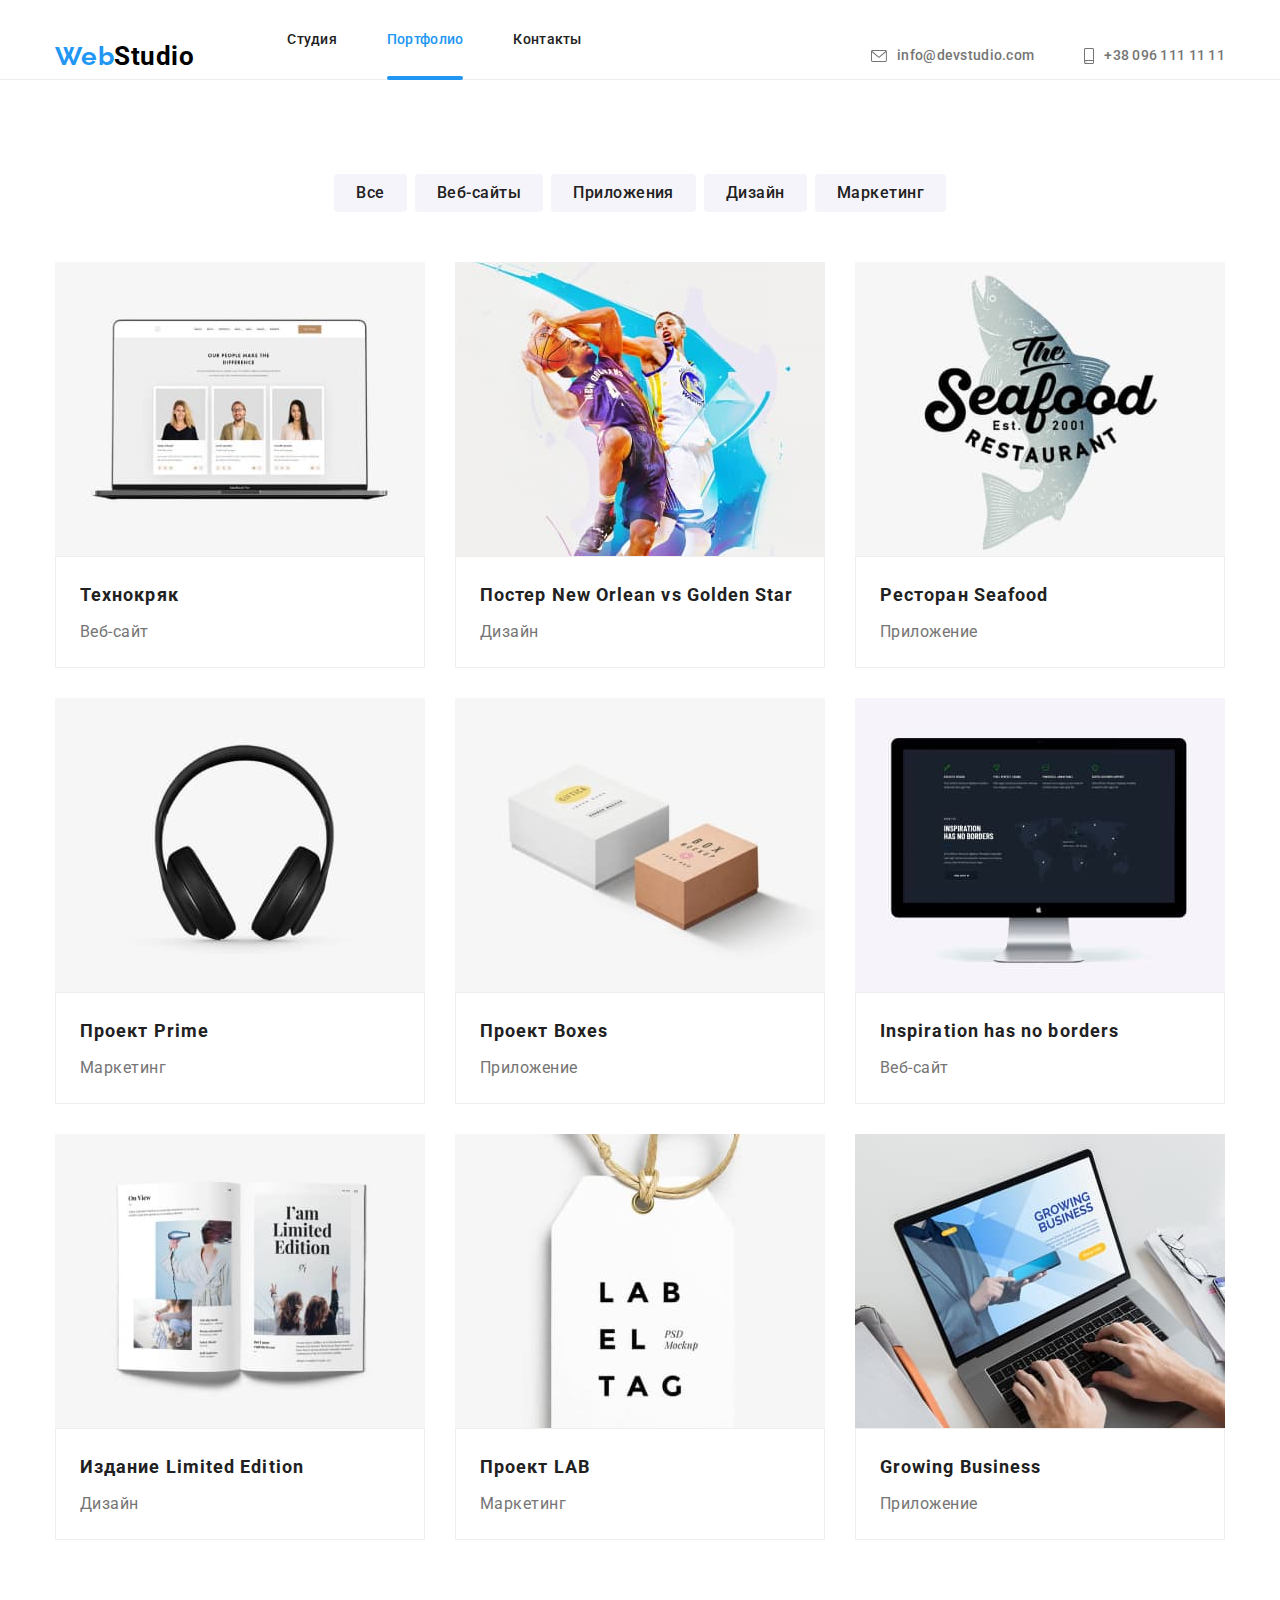
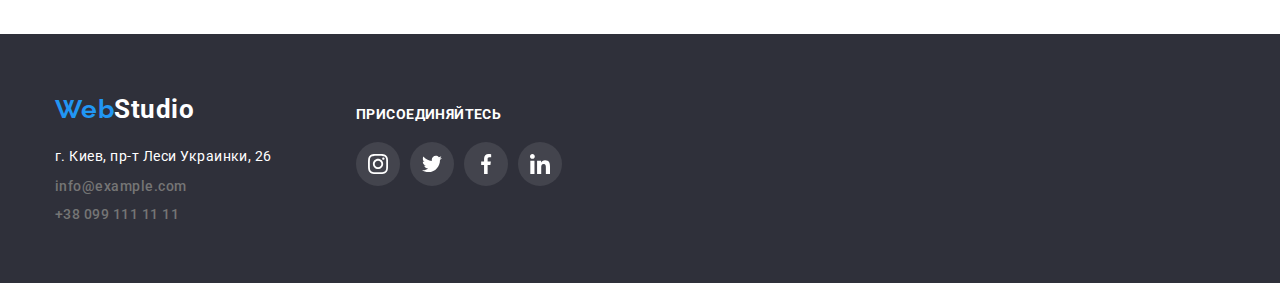
==== portfolio.html @ 3e46c1cb "add files from hw4" ====
<!DOCTYPE html>
<html lang="en">
<head>
    <meta charset="UTF-8">
    <meta http-equiv="X-UA-Compatible" content="IE=edge">
    <meta name="viewport" content="width=device-width, initial-scale=1.0">
    <title>Portfolio</title>
    <link rel="stylesheet"
        href="https://fonts.googleapis.com/css2?family=Raleway:wght@700&family=Roboto:wght@400;500;700;900&display=swap">
    <link rel="stylesheet" href="./css/modern-normalize.css">
        <link rel="stylesheet" href="./css/styles.css">
</head>

<body>
    <!-- header -->
    <header class="page-header">
        <div class="container">
            <!-- webstudio logo -->
            <a class="logo-second" href="./index.html"><span class="logo-first">Web</span>Studio</a>
            <!-- website navigation -->
            <nav>
                <ul class="nav list">
                    <li class="item"><a class="nav-links" href="./index.html">Студия</a></li>
                    <li class="item"><a class="nav-links current" href="./portfolio.html">Портфолио</a></li>
                    <li class="item"><a class="nav-links" href="">Контакты</a></li>
                </ul>
            </nav>
    
            <!-- contacts -->
            <ul class="auth list">
                <li class="item">
                    <a class="auth-nav" href="mailto:info@devstudio.com">
                        <svg class="icon" width="16px" height="12px">
                            <use href="./images/icons.svg#icon-envelope"></use>
                        </svg>
                        info@devstudio.com
                    </a>
                </li>
            
                <li class="item">
                    <a class="auth-nav smartphone-icon" href="tel:+380961111111">
                        <svg class="icon" width="10px" height="16px">
                            <use href="./images/icons.svg#icon-smartphone"></use>
                        </svg>
                        +38 096 111 11 11
                    </a>
                </li>
            </ul>
        </div>
    </header>

    <!-- main section -->
    <main>
        <section class="section">
            <div class="container">
                <h1 class="section-title hidden">Примеры работ</h1>
                
                <ul class="submenu list">
                    <li class="filter"><button type="button" class="submenu-button">Все</button></li>
                    <li class="filter"><button type="button" class="submenu-button">Веб-сайты</button></li>
                    <li class="filter"><button type="button" class="submenu-button">Приложения</button></li>
                    <li class="filter"><button type="button" class="submenu-button">Дизайн</button></li>
                    <li class="filter"><button type="button" class="submenu-button">Маркетинг</button></li>
                </ul>
                
                <ul class="projects list">
                    <li class="cards">
                        <a class="link" href=""><img src="./images/work-examples/technokryak-web-site.jpg"
                                alt="Изображение сайта Технокряк" width="370">
                            <div class="description">
                                <h2 class="example">Технокряк</h2>
                                <p class="text">Веб-сайт</p>
                            </div>
                        </a>
                    </li>
                
                    <li class="cards">
                        <a class="link" href=""><img src="./images/work-examples/poster-new-orlean-vs-golden-star-design.jpg"
                                alt="Два баскетболиста борятся за мяч" width="370">
                            <div class="description">
                                <h2 class="example">Постер New Orlean vs Golden Star</h2>
                                <p class="text">Дизайн</p>
                            </div>
                        </a>
                    </li>
                
                    <li class="cards">
                        <a class="link" href=""><img src="./images/work-examples/seafood-restraunt-app.jpg"
                                alt="Логотип ресторана Seafood" width="370">
                            <div class="description">
                                <h2 class="example">Ресторан Seafood</h2>
                                <p class="text">Приложение</p>
                            </div>
                        </a>
                    </li>
                
                    <li class="cards">
                        <a class="link" href=""><img src="./images/work-examples/prime-project-marketing.jpg"
                                alt="Наушники, которые надеваются через голову" width="370">
                            <div class="description">
                                <h2 class="example">Проект Prime</h2>
                                <p class="text">Маркетинг</p>
                            </div>
                        </a>
                    </li>
                
                    <li class="cards">
                        <a class="link" href=""><img src="./images/work-examples/boxes-project-app.jpg"
                                alt="Две коробки. Одна белая, другая коричневая" width="370">
                            <div class="description">
                                <h2 class="example">Проект Boxes</h2>
                                <p class="text">Приложение</p>
                            </div>
                        </a>
                    </li>
                
                    <li class="cards">
                        <a class="link" href=""><img src="./images/work-examples/web-site-inspiration.jpg"
                                alt="Компьютер Mac с открытым сайтом" width="370">
                            <div class="description">
                                <h2 class="example">Inspiration has no borders</h2>
                                <p class="text">Веб-сайт</p>
                            </div>
                        </a>
                    </li>
                
                    <li class="cards">
                        <a class="link" href=""><img src="./images/work-examples/publisher-limited-edition-design.jpg"
                                alt="Разворот журнала с иллюстрациями" width="370">
                            <div class="description">
                                <h2 class="example">Издание Limited Edition</h2>
                                <p class="text">Дизайн</p>
                            </div>
                        </a>
                    </li>
                
                    <li class="cards">
                        <a class="link" href=""><img src="./images/work-examples/project-lab-app.jpg" alt="Лейбл с логотипом компании"
                                width="370">
                            <div class="description">
                                <h2 class="example">Проект LAB</h2>
                                <p class="text">Маркетинг</p>
                            </div>
                        </a>
                    </li>
                
                    <li class="cards">
                        <a class="link" href=""><img src="./images/work-examples/growing-business-app.jpg"
                                alt="Ноутбук с приложением Growing Business" width="370">
                            <div class="description">
                                <h2 class="example">Growing Business</h2>
                                <p class="text">Приложение</p>
                            </div>
                        </a>
                    </li>
                </ul>
            </div>
        </section>
    </main>

    <!-- fotter -->
    <footer class="footer-bcg">
        <div class="container">
            <div>
                <a class="logo-third" href="./index.html"><span class="logo-first">Web</span>Studio</a>
                <address>
                    <ul class="footer-info list">
                        <li class="item">
                            <a class="geo-link" href="https://goo.gl/maps/qYnhFTQPUGNC2JMP8">
                                г. Киев, пр-т Леси Украинки, 26
                            </a>
                        </li>
                        <li class="item"><a class="link" href="mailto:info@example.com">info@example.com</a></li>
                        <li class="item"><a class="link" href="tel:+380991111111">+38 099 111 11 11</a></li>
                    </ul>
                </address>
            </div>
    
            <div class="footer-thumb">
                <h3 class="footer-socials-title">Присоединяйтесь</h3>
                <ul class="footer-socials list">
                    <li class="footer-socials-element">
                        <a class="footer-socials-link" href="#">
                            <svg class="footer-socials-icon" width="20px" height="20px" aria-label="Instagram">
                                <use href="./images/icons.svg#icon-instagram"></use>
                            </svg>
                        </a>
                    </li>
    
                    <li class="footer-socials-element">
                        <a class="footer-socials-link" href="#">
                            <svg class="footer-socials-icon" width="20px" height="20px" aria-label="Twitter">
                                <use href="./images/icons.svg#icon-twitter"></use>
                            </svg>
                        </a>
                    </li>
    
                    <li class="footer-socials-element">
                        <a class="footer-socials-link" href="#">
                            <svg class="footer-socials-icon" width="20px" height="20px" aria-label="Facebook">
                                <use href="./images/icons.svg#icon-facebook"></use>
                            </svg>
                        </a>
                    </li>
    
                    <li class="footer-socials-element">
                        <a class="footer-socials-link" href="#">
                            <svg class="footer-socials-icon" width="20px" height="20px" aria-label="LinkedIn">
                                <use href="./images/icons.svg#icon-linkedin"></use>
                            </svg>
                        </a>
                    </li>
                </ul>
            </div>
        </div>
    </footer>
</body>
</html>
---- css/styles.css ----
/* Цвет кнопок первичный #2196F3 */
/* Цвет заголовков #212121 */
/* Цвет текста в абзацах #757575  */
/* Цвет текста белый #ffffff */
/* цвет ссылок в футере rgba(255,255,255, .6) */

/* Оформление элементов с общим дизайном */
:root {
  --primary-color: #2196f3;
  --headings-color: #212121;
  --primary-text-color: #757575;
  --secondary-text-color: #ffffff;
  --footer-links-color: rgba(255, 255, 255, 0.6);
  --bcg-color: #2f303a;
  --logo-last-part1-color: #000000;
  --logo-last-part2-color: #ffffff;

  --cage-gaps: 30px;
}

body {
  font-family: Roboto, sans-serif;
  letter-spacing: 0.03em;

  background-color: var(--secondary-text-color);
  color: var(--primary-text-color);
}

/* Классы-утилиты */

/* убирает стили у всех списков */
.list {
  margin: 0;
  padding: 0;

  list-style: none;
}

/* скрывает заголовок */
.hidden {
  position: absolute;
  top: -9999px;
  left: -9999px;
}

/* добавляет нижний отступ для хедера в портфолио
.bottom-margin {
  margin-bottom: 94px;
} */

/* убирает нижний зазор у картинок с тегом img */

img {
  display: block;
  max-width: 100%;
}

/* Добавляет фоновый цвет для секции Наша команда */
.bg-color {
  background-color: #f5f4fa;
}

/* универсальный контейнер */

.container {
  width: 1200px;
  padding-right: 15px;
  padding-left: 15px;
  margin-left: auto;
  margin-right: auto;

  /* background-color: lightblue; */
}

/* Оформление хедера */

.page-header {
  height: 80px;
  border-bottom: 1px solid #ececec;
}

.page-header .container {
  display: flex;
  align-items: center;
}

.nav {
  display: flex;
  margin-left: 93px;
}

.nav .item {
  padding-top: 32px;
  padding-bottom: 32px;
  margin-right: 50px;
}

.nav :last-child {
  margin-right: 0;
}

.auth {
  display: flex;
  margin-left: auto;
}

.auth .item {
  display: flex;
  margin-right: 50px;
  align-items: center;
}

.auth :last-child {
  margin-right: 0px;
}

.smartphone-icon {
  content: "";
}

/* Оформление логотипа */

.logo-first {
  font-family: Raleway, sans-serif;
  font-weight: 700;
  font-size: 26px;
  line-height: 1.19;
  letter-spacing: 0.03em;
  text-decoration: none;

  color: var(--primary-color);
}

.logo-second {
  font-weight: 700;
  font-size: 26px;
  line-height: 1.19;
  text-decoration: none;

  color: var(--logo-last-part1-color);
}

.logo-third {
  font-weight: 700;
  font-size: 26px;
  line-height: 1.19;
  text-decoration: none;

  color: var(--logo-last-part2-color);
}

/* ОФормление навигации */

.nav .nav-links {
  display: block;

  font-weight: 500;
  font-size: 14px;
  line-height: 1.14;
  letter-spacing: 0.02em;
  text-decoration: none;

  color: var(--headings-color);
}

.nav .nav-links:hover,
.nav .nav-links:focus {
  color: var(--primary-color);
  border: none;
}

.nav .nav-links.current {
  color: var(--primary-color);
}

.nav-links.current::after {
  display: block;
  margin-top: 28px;

  content: "";
  width: 100%;
  height: 4px;

  border-radius: 2px;

  background-color: var(--primary-color);
}

/* .auth .icon:hover,
.auth .icon:focus {
  fill: currentColor;
  cursor: pointer;
} */

/* Оформление ссылок в секции контактов */

.auth-nav .item {
  display: flex;
  align-items: center;
}

.auth .auth-nav {
  display: flex;
  align-items: center;

  font-weight: 500;
  font-size: 14px;
  line-height: 1.14;
  letter-spacing: 0.02em;
  text-decoration: none;

  color: var(--primary-text-color);
}

.auth-nav:hover,
.auth-nav:focus {
  color: var(--primary-color);
}

.auth-nav:hover .icon {
  fill: currentColor;
}

.auth-nav .icon {
  fill: #757575;
  margin-right: 10px;
}
/* Оформляем Hero */

.hero {
  padding-top: 200px;
  padding-bottom: 200px;

  background-image: url("../images/bg-img-hero.jpg"),
    linear-gradient(to right, #2f303a 40%, #c4c4c4, #2f303a 40%);
  background-repeat: no-repeat;
  background-size: cover;
  background-position: center;

  /* background-color: var(--bcg-color); */
}

.hero-title {
  margin-top: 0;
  margin-bottom: 30px;
  padding: 0;

  font-weight: 900;
  font-size: 44px;
  line-height: 1.36;

  text-align: center;
  letter-spacing: 0.06em;
  text-transform: uppercase;

  color: var(--secondary-text-color);
}

.hero > .container {
  text-align: center;
}

/* оформление секций */
.section {
  padding-top: 94px;
  padding-bottom: 94px;
}

/* .section > .container {
  margin-bottom: 94px;

} */

.title {
  margin-top: 0;
  margin-right: 0;
  margin-bottom: 10px;
  margin-left: 0;

  padding: 0;
}

.section-title {
  margin: 0;
  padding: 0;

  font-weight: 700;
  font-size: 36px;
  line-height: 1.17;
  text-align: center;

  color: var(--headings-color);
}

/* Сетка для блока Наши преимущества */
.advantagies-list {
  display: flex;
  margin-right: -30px;
  margin-top: -30px;

  /* margin-top: var(-1 * (--cage-gaps));
  margin-left: var(-1 * (--cage-gaps)); */
  padding: 0;
}

.items {
  flex-basis: calc(91% / 3 - 90px);
  margin-right: 30px;
  margin-top: 30px;

  /* flex-basis: calc((100% - var(--cage-gaps)) / 4);
  margin-top: var(--cage-gaps);
  margin-left: var(--cage-gaps); */

  /* outline: 1px solid darkblue; */
}

.items:last-child {
  margin-right: 0;
}

.items .text {
  margin: 0;

  font-size: 14px;
  line-height: 1.71;
}

.advantagies-list .title {
  font-weight: 700;
  font-size: 14px;
  line-height: 1.14;
  text-transform: uppercase;

  color: var(--headings-color);
}

.advantagies-list .title {
  font-size: 14px;
  line-height: 1.71;
}

.team-list .title {
  font-weight: 500;
  font-size: 16px;
  line-height: 1.19;

  color: var(--headings-color);
}

.team-list .text {
  font-size: 16px;
  line-height: 1.19;
}

/* Коробочки для иконок в секции Преимущества */

.advantagies-box {
  min-width: 270px;

  padding-top: 25px;
  padding-bottom: 25px;
  padding-left: 100px;
  padding-right: 100px;
  margin-bottom: 30px;

  border-radius: 4px;

  background-color: #f5f4fa;
}

/* Оформление секции Что мы делаем*/

.container > .section-title {
  margin-bottom: 50px;
}

.container .examples {
  display: flex;
}

.examples {
  flex-basis: calc(100% / 2 - 60px);
  margin-top: -30px;
  margin-right: -30px;

  /*   
  flex-basis: calc((100% - 60px) / 3);
  margin-top: var(-1 * (--cage-gaps));
  margin-left: var(-1 * (--cage-gaps)); */
}

.pics {
  margin-top: 30px;
  margin-right: 30px;

  /* margin-top: var(--cage-gaps);
  margin-left: var(--cage-gaps); */
}

.pics:last-of-type {
  margin-right: 0;
}

.no-top-padding {
  padding-top: 0;
}

/* Оформление секции Наша команда */

/* Сетка для секции Наша команда */

.team-list {
  display: flex;
  margin-top: -30px;
  margin-left: -30px;
  padding: 0;
}

.team-thumb {
  flex-basis: calc((100% - var(--cage-gaps)) / 4);
  margin-top: var(--cage-gaps);
  margin-left: var(--cage-gaps);

  padding-bottom: 30px;

  box-shadow: 0px 1px 3px rgba(0, 0, 0, 0.12), 0px 1px 1px rgba(0, 0, 0, 0.14),
    0px 2px 1px rgba(0, 0, 0, 0.2);
  border-radius: 0px 0px 4px 4px;
  overflow: hidden;

  background-color: #ffffff;
}

.team-thumb .title {
  margin-bottom: 10px;
}

/* Оформление коробочек и иконок для секции Наша команда */

.team-social {
  display: flex;
  justify-content: center;
  padding: 0;
  /* margin-right: auto;
  margin-left: auto; */
}

.team-social :not(:last-child) {
  margin-right: 10px;
}

.team-social-element {
  margin: 0;
  padding: 0;
  list-style: none;
}

.team-social-element .team-social-link {
  display: flex;
  justify-content: center;
  align-items: center;

  width: 44px;
  height: 44px;

  border-radius: 100%;
}

.team-social-icon {
  object-fit: contain;
  overflow: visible;

  fill: #afb1b8;

  border-radius: 100%;
}

.team-social-link:hover,
.team-social-link:focus {
  background-color: var(--primary-color);
}

.team-social-link:hover .team-social-icon,
.team-social-link:focus .team-social-icon {
  fill: var(--secondary-text-color);
}

/* Обертка для заголовка и текста под фото команды */

.team-thumb .content {
  padding-top: 30px;
  padding-right: 58px;
  padding-bottom: 0;
  padding-left: 53px;

  margin-bottom: 16px;

  text-align: center;
}

.content .text {
  margin: 0;
  padding: 0;

  margin-bottom: 16px;
}

/* Оформление секции Наши партенры */
.partners .container {
  padding: 94px 15px;
}

.partners-title {
  margin: 0;
  padding: 0;

  margin-bottom: 50px;

  font-weight: 700;
  font-size: 36px;
  line-height: 1.17;
  text-align: center;

  color: var(--headings-color);
}

.partners-list {
  display: flex;
}

.partners-element {
  width: 170px;

  padding: 16px 32px;

  border: 1px solid #afb1b8;
  border-radius: 4px;
}

.partners-element:not(:last-child) {
  margin-right: 30px;
}

.partners-icon {
  fill: #afb1b8;
}

.partners-link:hover .partners-icon,
.partners-link:focus .partners-icon {
  fill: var(--primary-color);
}

/* Оформление адреса в футуре  */

.footer-bcg {
  background-color: var(--bcg-color);
}

.footer-bcg .container {
  display: flex;
  padding-top: 60px;
  padding-bottom: 60px;
}

.container .logo-third {
  display: block;
  margin-bottom: 20px;
}

.footer-info .item:not(:last-child) {
  margin-bottom: 9px;
}

.item .geo-link {
  font-size: 14px;
  line-height: 1.71;
  text-decoration: none;
  font-style: normal;

  color: var(--secondary-text-color);
}

.footer-info {
  min-width: 231px;
}

.footer-info .link {
  font-weight: 500;
  font-size: 14px;
  line-height: 1.14;
  text-decoration: none;
  font-style: normal;

  color: var(--primary-text-color);
}

.footer-info .link:hover,
.footer-info .link:focus {
  background-color: var(--primary-color);
  color: var(--secondary-text-color);
}

/* Секция с сслыками на соцсети в футере*/

.footer-thumb {
  margin-left: 70px;
}

.footer-socials {
  display: flex;
}

.footer-socials-title {
  margin: 0;
  padding: 0;
  padding-top: 12px;
  margin-bottom: 20px;

  font-weight: 700;
  font-size: 14px;
  line-height: 16px;

  letter-spacing: 0.03em;
  text-transform: uppercase;

  color: var(--secondary-text-color);
}

.footer-socials-element .footer-socials-link {
  display: flex;
  justify-content: center;
  align-items: center;

  width: 44px;
  height: 44px;

  border-radius: 100%;

  background-color: #43444d;
}

.footer-socials-icon {
  object-fit: contain;
  overflow: visible;

  fill: #ffffff;

  border-radius: 100%;
}

.footer-socials-element:not(:last-child) {
  margin-right: 10px;
}

.footer-socials-link:hover,
.footer-socials-link:focus {
  background-color: var(--primary-color);
}

/* .footer-socials:hover .footer-socials-icon,
.footer-socials:focus .footer-socials-icon {
  fill: var(--secondary-text-color);
} */
/* Оформление кнопки для Hero*/

.hero .button {
  display: inline-block;
  min-width: 200px;
  height: 50px;

  padding-top: 10px;
  padding-left: 32px;
  padding-bottom: 10px;
  padding-right: 32px;

  font-family: inherit;
  text-align: center;

  border: none;
  /* box-shadow: 0 4px 4px rgba(0, 0, 0, 0.15); */
  border-radius: 4px;

  color: var(--secondary-text-color);
  background-color: var(--primary-color);
  cursor: pointer;
}

.hero .botton:hover,
.hero .button:focus {
  box-shadow: 0px 4px 4px rgba(0, 0, 0, 0.15);
}

/* Оформление страницы Portfolio */

/* Офорляем секции в main */

.projects .example {
  font-weight: 700;
  font-size: 18px;
  line-height: 2;
  letter-spacing: 0.06em;

  color: var(--headings-color);
}

.projects .link {
  display: block;

  text-decoration: none;
  color: var(--primary-text-color);
}

.projects .text {
  font-size: 16px;
  line-height: 1.87;
}

/* оформление кнопок в main страницы Portfolio */

.submenu .submenu-button {
  padding: 6px 22px;
  min-width: 73px;

  font-family: inherit;
  font-weight: 500;
  font-size: 16px;
  line-height: 1.62;
  letter-spacing: 0.03em;

  border: transparent;
  border-radius: 4px;
  /* border-color: #f5f4fa; */

  color: var(--headings-color);
  background-color: #f5f4fa;
}

.submenu .submenu-button:hover,
.submenu .submenu-button:focus {
  color: var(--secondary-text-color);
  background-color: var(--primary-color);
  border-color: var(--primary-color) solid transparent;
  cursor: pointer;

  box-shadow: 0px 3px 1px rgba(0, 0, 0, 0.1), 0px 1px 2px rgba(0, 0, 0, 0.08),
    0px 2px 2px rgba(0, 0, 0, 0.12);
  border-radius: 4px;
}

.submenu .submenu-button.current {
  color: var(--secondary-text-color);
  background-color: var(--primary-color);
}

/* Позиционирование фильтра на странице Portfolio */
.submenu {
  display: flex;
  justify-content: center;
  align-items: center;
  padding-bottom: 50px;
}

.submenu .filter {
  padding-right: 8px;
}

.filter:last-child {
  padding-right: 0;
}

/* Сетка для портфолио с примерами работ */

.projects {
  display: flex;
  flex-wrap: wrap;
  margin-top: -30px;
  margin-left: -30px;

  /* margin-top: var(-1 (--cage-gaps));
  margin-left: var(-1 (--cage-gaps)); */
  /* не работает почему-то */
}

.cards {
  flex-basis: calc((100% - 90px) / 3);
  margin-top: 30px;
  margin-left: 30px;

  /* 
  flex-basis: calc ((100% - var(3 (--cage-gaps))) / 3);
  margin-top: var(--cage-gaps);
  margin-left: var(--cage-gaps); */
  /* тоже не работает */
}

.projects .link:hover,
.projects .link:focus {
  box-shadow: 0px 1px 1px rgba(0, 0, 0, 0.12), 0px 4px 4px rgba(0, 0, 0, 0.06),
    1px 4px 6px rgba(0, 0, 0, 0.16);
}

.description {
  background: #ffffff;
  border: 1px solid #eeeeee;
}

.description .text {
  margin: 0;
  padding: 0;
}

.cards .description {
  padding: 20px 24px;
}

.description .example {
  margin: 0 0 4px 0;
  padding: 0;
}
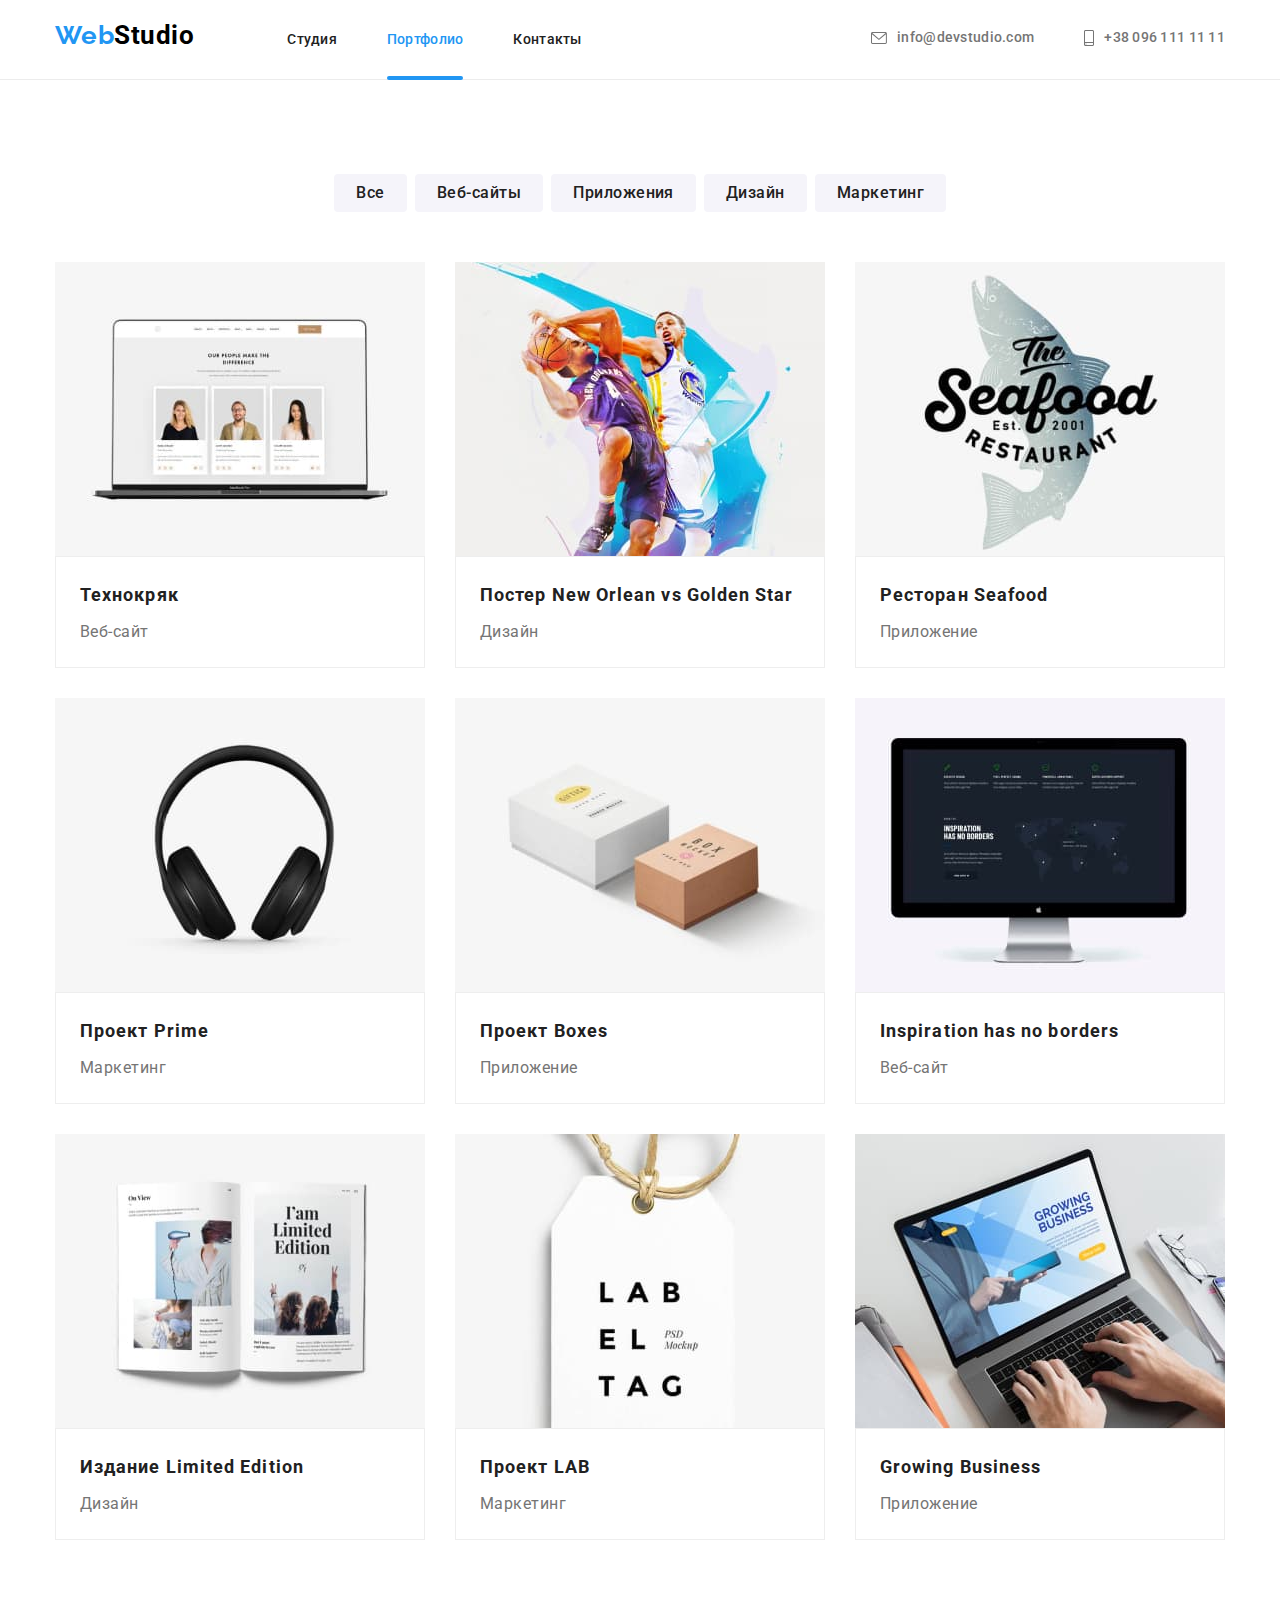
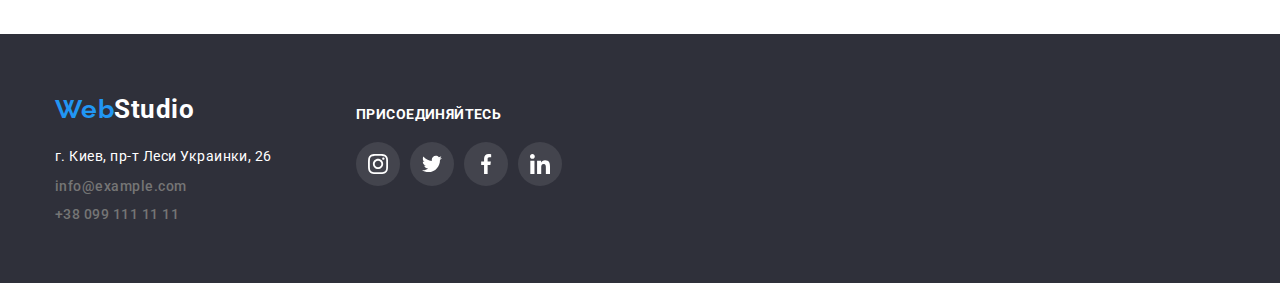
==== commit 95e861c8: "add overlay text to cards in Portfolio page" ====
--- a/portfolio.html
+++ b/portfolio.html
@@ -65,8 +65,16 @@
                 
                 <ul class="projects list">
                     <li class="cards">
-                        <a class="link" href=""><img src="./images/work-examples/technokryak-web-site.jpg"
-                                alt="Изображение сайта Технокряк" width="370">
+                        <a class="link" href="">
+                            <div class="overlay-wrapper">
+                                <img src="./images/work-examples/technokryak-web-site.jpg" alt="Изображение сайта Технокряк" width="370">
+                                
+                                <div class="overlay">
+                                    <p class="overlay-text">Технокряк это современная площадка распространения коронавируса. Компании используют эту платформу для цифрового
+                                    шпионажа и атак на защищённые сервера конкурентов.</p>
+                                </div>
+                            </div>
+                            
                             <div class="description">
                                 <h2 class="example">Технокряк</h2>
                                 <p class="text">Веб-сайт</p>
@@ -75,8 +83,15 @@
                     </li>
                 
                     <li class="cards">
-                        <a class="link" href=""><img src="./images/work-examples/poster-new-orlean-vs-golden-star-design.jpg"
-                                alt="Два баскетболиста борятся за мяч" width="370">
+                        <a class="link" href="">
+                            <div class="overlay-wrapper">
+                                <img src="./images/work-examples/poster-new-orlean-vs-golden-star-design.jpg" alt="Два баскетболиста борятся за мяч"
+                                    width="370">
+                                <div class="overlay">
+                                    <p class="overlay-text">Нереально красивый постер нереально красивого баскетбольного матча с нереально крутыми игроками и нереально преданными поклонниками в нереальном Нью Орлеане.</p>
+                                </div>
+                            </div>
+                            
                             <div class="description">
                                 <h2 class="example">Постер New Orlean vs Golden Star</h2>
                                 <p class="text">Дизайн</p>
@@ -85,8 +100,15 @@
                     </li>
                 
                     <li class="cards">
-                        <a class="link" href=""><img src="./images/work-examples/seafood-restraunt-app.jpg"
-                                alt="Логотип ресторана Seafood" width="370">
+                        <a class="link" href="">
+                            <div class="overlay-wrapper">
+                                <img src="./images/work-examples/seafood-restraunt-app.jpg" alt="Логотип ресторана Seafood" width="370">
+                                
+                                <div class="overlay">
+                                    <p class="overlay-text">Ресторан Seafood - место, где можно попробовать любые дары моря, даже Посейдона. Интерьер сдержарнный, музыка - легкая и живая, напитки - изысканные. Есть опция морской рыбалки на судне с пьяными моряками. </p>
+                                </div>
+                            </div>
+                            
                             <div class="description">
                                 <h2 class="example">Ресторан Seafood</h2>
                                 <p class="text">Приложение</p>
@@ -95,8 +117,17 @@
                     </li>
                 
                     <li class="cards">
-                        <a class="link" href=""><img src="./images/work-examples/prime-project-marketing.jpg"
-                                alt="Наушники, которые надеваются через голову" width="370">
+                        <a class="link" href="">
+                            <div class="overlay-wrapper">
+                                <img src="./images/work-examples/prime-project-marketing.jpg" alt="Наушники, которые надеваются через голову"
+                                    width="370">
+                                    
+                                <div class="overlay">
+                                    <p class="overlay-text">Проект Prime - сервис, который поможет увеличить продажи каждому клиенту. Даже если вы ничего не планировали продавать,
+                                    Prime все равно продадаст ваши вещи или услуги. Увы, но так устроен маркетинг рептилоидов.</p>
+                                </div>
+                            </div>
+ 
                             <div class="description">
                                 <h2 class="example">Проект Prime</h2>
                                 <p class="text">Маркетинг</p>
@@ -105,8 +136,15 @@
                     </li>
                 
                     <li class="cards">
-                        <a class="link" href=""><img src="./images/work-examples/boxes-project-app.jpg"
-                                alt="Две коробки. Одна белая, другая коричневая" width="370">
+                        <a class="link" href="">
+                            <div class="overlay-wrapper">
+                                <img src="./images/work-examples/boxes-project-app.jpg" alt="Две коробки. Одна белая, другая коричневая" width="370">
+                                
+                                <div class="overlay">
+                                    <p class="overlay-text">Приложение Boxes создано для тех, кто любит коробки. Маленькие, средние, большие, с бантиками и без, даже с доставки Новой почты - Boxes найдет все. Признайтесь, вы - котейка?</p>
+                                </div>
+                            </div>
+                            
                             <div class="description">
                                 <h2 class="example">Проект Boxes</h2>
                                 <p class="text">Приложение</p>
@@ -115,8 +153,15 @@
                     </li>
                 
                     <li class="cards">
-                        <a class="link" href=""><img src="./images/work-examples/web-site-inspiration.jpg"
-                                alt="Компьютер Mac с открытым сайтом" width="370">
+                        <a class="link" href="">
+                            <div class="overlay-wrapper">
+                                <img src="./images/work-examples/web-site-inspiration.jpg" alt="Компьютер Mac с открытым сайтом" width="370">
+                            
+                                <div class="overlay">
+                                    <p class="overlay-text">Парадоксально, но веб-сайт - инструмент массонов. Хоть они и прилетели с Нубиру, однако именно интернет поможет захватить власть в Солнечной системе, а позже и на Альфа Центавра</p>
+                                </div>
+                            </div>
+                            
                             <div class="description">
                                 <h2 class="example">Inspiration has no borders</h2>
                                 <p class="text">Веб-сайт</p>
@@ -125,8 +170,16 @@
                     </li>
                 
                     <li class="cards">
-                        <a class="link" href=""><img src="./images/work-examples/publisher-limited-edition-design.jpg"
-                                alt="Разворот журнала с иллюстрациями" width="370">
+                        <a class="link" href="">
+                            <div class="overlay-wrapper">
+                                <img src="./images/work-examples/publisher-limited-edition-design.jpg" alt="Разворот журнала с иллюстрациями"
+                                    width="370">
+                            
+                                <div class="overlay">
+                                    <p class="overlay-text">Издание Limited Edition основали трое друзей: Винсент Вега, Джулс Уиннфилд и Мия Уоллес. Благодаря многолетнему опыту, издательство оздоравливает литературный мир инъекциями молодых талантов.</p>
+                                </div>
+                            </div>
+                            
                             <div class="description">
                                 <h2 class="example">Издание Limited Edition</h2>
                                 <p class="text">Дизайн</p>
@@ -135,8 +188,15 @@
                     </li>
                 
                     <li class="cards">
-                        <a class="link" href=""><img src="./images/work-examples/project-lab-app.jpg" alt="Лейбл с логотипом компании"
-                                width="370">
+                        <a class="link" href="">
+                            <div class="overlay-wrapper">
+                                <img src="./images/work-examples/project-lab-app.jpg" alt="Лейбл с логотипом компании" width="370">
+                            
+                                <div class="overlay">
+                                    <p class="overlay-text">Проект LAB сотрудничает только с лабоработиями. Неудивительно, ведь стартап пренадлежит Уолтеру Уайту и Джесси Пинкману. Требование одно - оборудование в трейлере и никаких Los Pollos Hermanos.</p>
+                                </div>
+                            </div>
+                            
                             <div class="description">
                                 <h2 class="example">Проект LAB</h2>
                                 <p class="text">Маркетинг</p>
@@ -145,8 +205,15 @@
                     </li>
                 
                     <li class="cards">
-                        <a class="link" href=""><img src="./images/work-examples/growing-business-app.jpg"
-                                alt="Ноутбук с приложением Growing Business" width="370">
+                        <a class="link" href="">
+                            <div class="overlay-wrapper">
+                                <img src="./images/work-examples/growing-business-app.jpg" alt="Ноутбук с приложением Growing Business" width="370">
+                            
+                                <div class="overlay">
+                                    <p class="overlay-text">Платформа Growing Business поможет забыть, что биткоин стоил 600 баксов, когда ты о нем узнал. Искусстевенный интелект вычисляет перспективыне токены и позволяет зарабатывать лежа на диване.</p>
+                                </div>
+                            </div>
+                            
                             <div class="description">
                                 <h2 class="example">Growing Business</h2>
                                 <p class="text">Приложение</p>
--- a/css/styles.css
+++ b/css/styles.css
@@ -14,6 +14,7 @@
   --bcg-color: #2f303a;
   --logo-last-part1-color: #000000;
   --logo-last-part2-color: #ffffff;
+  --card-overlay-bcg-color: rgba(33, 150, 243, 0.9);
 
   --cage-gaps: 30px;
 }
@@ -81,7 +82,7 @@
 
 .page-header .container {
   display: flex;
-  align-items: center;
+  align-items: baseline;
 }
 
 .nav {
@@ -818,3 +819,32 @@
   margin: 0 0 4px 0;
   padding: 0;
 }
+
+/* Оформление overlay для карточек с пректами страницы Portfolio */
+.overlay-wrapper {
+  position: relative;
+}
+
+.overlay {
+  position: absolute;
+  top: 0;
+  left: 0;
+
+  width: 100%;
+  height: 100%;
+  padding: 63px 24px;
+
+  color: var(--secondary-text-color);
+  background-color: var(--card-overlay-bcg-color);
+
+  opacity: 0;
+}
+
+.overlay-text {
+  margin: 0;
+  padding: 0;
+
+  font-size: 18px;
+  line-height: 1.56;
+  letter-spacing: 0.03em;
+}
